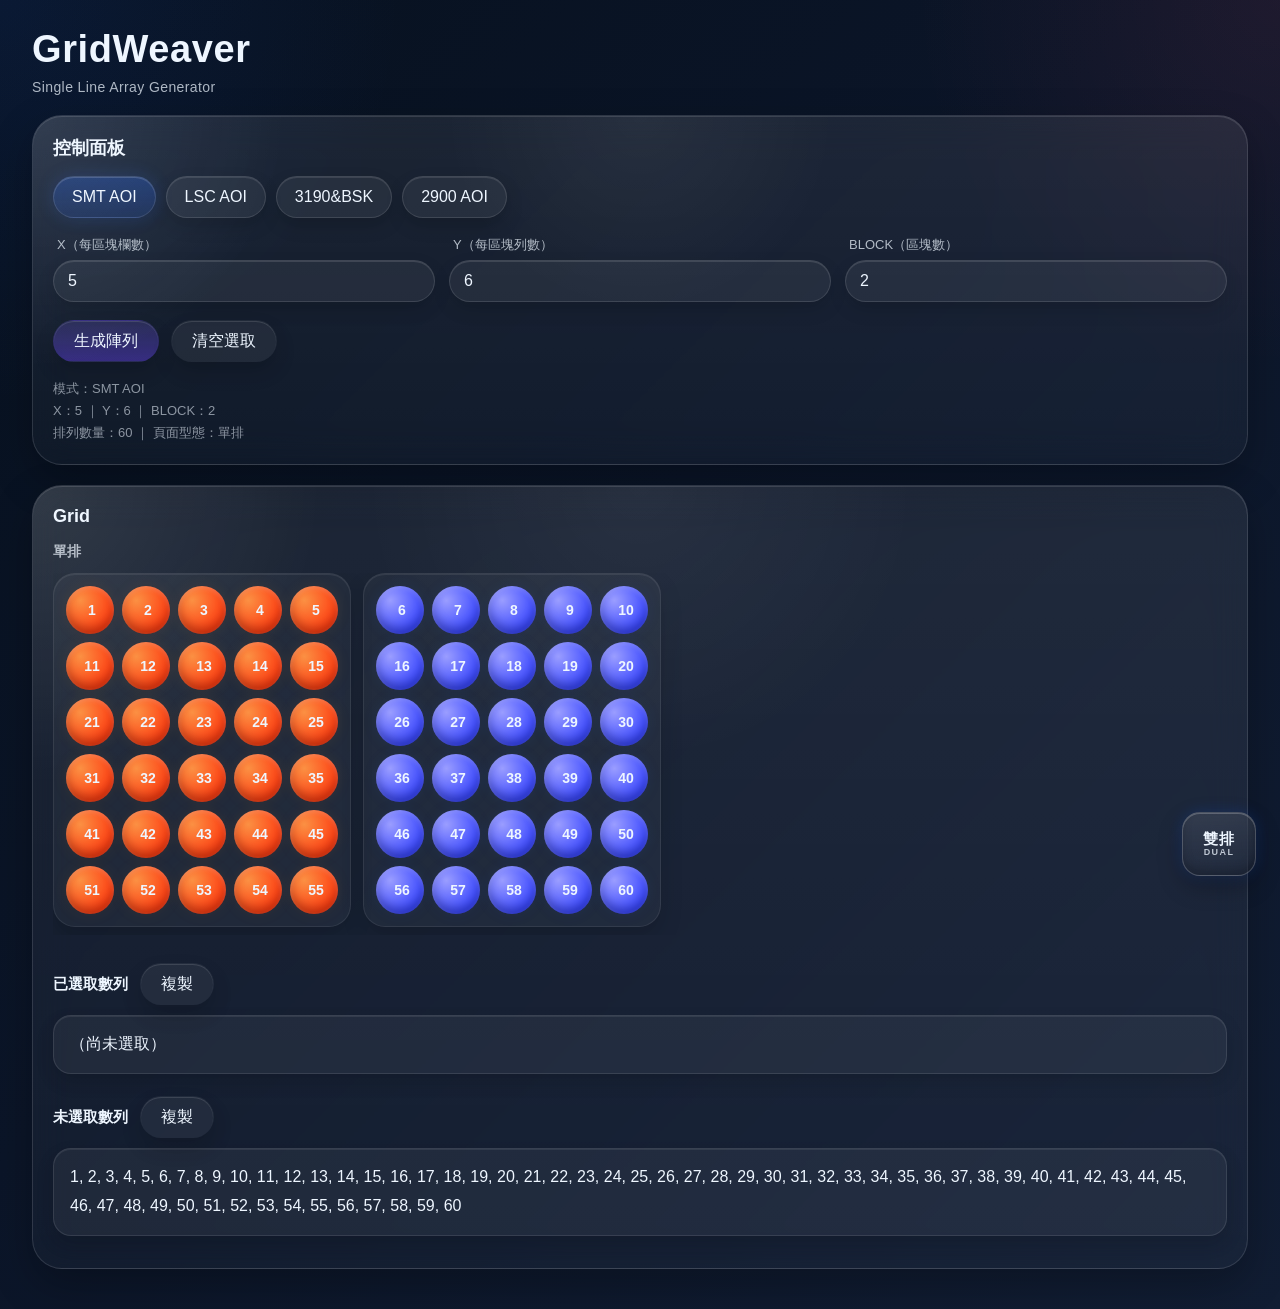
==== index.html @ ec8c74ce "new project" ====
<!DOCTYPE html>
<html lang="zh-Hant">
<head>
  <meta charset="UTF-8" />
  <meta name="viewport" content="width=device-width, initial-scale=1.0" />
  <title>GridWeaver | 單排</title>
  <link rel="stylesheet" href="style.css" />
</head>
<body data-page="single">
<button class="floating-switch" id="pageSwitchBtn">
  <div class="main-text">雙排</div>
  <div class="sub-text">DUAL</div>
</button>

  <div class="app-shell">
    <header class="topbar">
      <div>
        <h1>GridWeaver</h1>
        <p class="subtitle">Single Line Array Generator</p>
      </div>
    </header>

    <main class="main-layout">
      <section class="control-panel glass-card">
        <div class="panel-title">控制面板</div>

        <div class="tabs" id="modeTabs">
          <button class="tab-btn active" type="button" data-mode="SMT_AOI">SMT AOI</button>
          <button class="tab-btn" type="button" data-mode="LSC_AOI">LSC AOI</button>
          <button class="tab-btn" type="button" data-mode="BSK_3190">3190&amp;BSK</button>
          <button class="tab-btn" type="button" data-mode="AOI_2900">2900 AOI</button>
        </div>

        <div class="input-grid">
          <div class="field">
            <label for="xInput">X（每區塊欄數）</label>
            <input id="xInput" type="number" min="1" value="5" />
          </div>

          <div class="field">
            <label for="yInput">Y（每區塊列數）</label>
            <input id="yInput" type="number" min="1" value="6" />
          </div>

          <div class="field">
            <label for="blockInput">BLOCK（區塊數）</label>
            <input id="blockInput" type="number" min="1" value="2" />
          </div>
        </div>

        <div class="action-row">
          <button id="generateBtn" type="button">生成陣列</button>
          <button id="clearBtn" type="button" class="ghost-btn">清空選取</button>
        </div>

        <div class="meta-info" id="metaInfo"></div>
      </section>

      <section class="result-panel glass-card">
        <div class="panel-title">Grid</div>
        <div class="grid-board" id="gridBoard"></div>

        <div class="result-section">
          <div class="result-header">
            <div class="result-title">已選取數列</div>
            <button id="copySelectedBtn" type="button" class="ghost-btn">複製</button>
          </div>
          <div class="text-result" id="selectedResult">（尚未選取）</div>
        </div>

        <div class="result-section">
          <div class="result-header">
            <div class="result-title">未選取數列</div>
            <button id="copyRemainingBtn" type="button" class="ghost-btn">複製</button>
          </div>
          <div class="text-result" id="remainingResult">（尚未生成）</div>
        </div>

        <div class="copy-message" id="copyMessage"></div>
      </section>
    </main>
  </div>

  <script src="script.js"></script>
</body>
</html>
---- style.css ----
:root {
  --bg-main:
    radial-gradient(circle at top left, rgba(37, 99, 235, 0.10), transparent 22%),
    radial-gradient(circle at top right, rgba(255, 77, 109, 0.08), transparent 20%),
    linear-gradient(135deg, #07111f 0%, #0b1528 45%, #111d33 100%);

  --glass-1: rgba(255, 255, 255, 0.08);
  --glass-2: rgba(255, 255, 255, 0.03);
  --glass-border: rgba(255, 255, 255, 0.12);
  --glass-highlight: rgba(255, 255, 255, 0.14);

  --text-main: #eef6ff;
  --text-soft: rgba(238, 246, 255, 0.72);
  --text-muted: rgba(238, 246, 255, 0.56);

  --c-orange: #FF1F00;
  --c-blue: #1729ff;
  --c-green: #003112;
  --c-red: #FF0000;

  --radius-xl: 30px;
  --radius-lg: 24px;
  --radius-md: 18px;
  --radius-sm: 14px;
  --radius-pill: 999px;

  --shadow-card:
    0 16px 40px rgba(0, 0, 0, 0.26),
    inset 0 1px 0 rgba(255, 255, 255, 0.12);
}

* {
  box-sizing: border-box;
}

html,
body {
  margin: 0;
  padding: 0;
}

body {
  min-height: 100vh;
  font-family: "Segoe UI", "Noto Sans TC", Arial, sans-serif;
  color: var(--text-main);
  background: var(--bg-main);
}

button,
input {
  font: inherit;
}

.app-shell {
  max-width: 1440px;
  margin: 0 auto;
  padding: 28px 32px 40px;
}

.topbar {
  margin-bottom: 20px;
}

h1 {
  margin: 0;
  font-size: 38px;
  font-weight: 800;
  letter-spacing: 0.6px;
}

.subtitle {
  margin: 8px 0 0;
  color: var(--text-soft);
  font-size: 14px;
  letter-spacing: 0.4px;
}

.main-layout {
  display: grid;
  grid-template-columns: 1fr;
  gap: 20px;
}

.glass-card {
  background: linear-gradient(180deg, var(--glass-1) 0%, var(--glass-2) 100%);
  border: 1px solid var(--glass-border);
  border-radius: var(--radius-xl);
  box-shadow: var(--shadow-card);
  backdrop-filter: blur(18px);
  -webkit-backdrop-filter: blur(18px);
  position: relative;
  overflow: hidden;
}

.glass-card::before {
  content: "";
  position: absolute;
  inset: 0;
  background:
    radial-gradient(circle at top left, rgba(255,255,255,0.10), transparent 20%),
    radial-gradient(circle at top center, rgba(255,255,255,0.05), transparent 28%);
  pointer-events: none;
}

.control-panel,
.result-panel {
  position: relative;
  z-index: 1;
  padding: 20px;
}

.panel-title {
  font-size: 18px;
  font-weight: 800;
  margin-bottom: 16px;
}

.tabs {
  display: flex;
  flex-wrap: wrap;
  gap: 10px;
  margin-bottom: 18px;
}

.tab-btn {
  height: 42px;
  padding: 0 18px;
  border: 1px solid rgba(255,255,255,0.12);
  border-radius: var(--radius-pill);
  background: rgba(255,255,255,0.06);
  color: var(--text-main);
  cursor: pointer;
  box-shadow:
    inset 0 1px 0 rgba(255,255,255,0.10),
    0 8px 18px rgba(0,0,0,0.16);
  transition: 0.18s ease;
}

.tab-btn:hover {
  transform: translateY(-1px);
  filter: brightness(1.06);
}

.tab-btn.active {
  background: linear-gradient(180deg, rgba(37, 99, 235, 0.32), rgba(37, 99, 235, 0.18));
  box-shadow:
    0 0 18px rgba(37, 99, 235, 0.20),
    inset 0 1px 0 rgba(255,255,255,0.16);
}

.input-grid {
  display: grid;
  grid-template-columns: repeat(3, minmax(180px, 1fr));
  gap: 14px;
}

.field {
  display: flex;
  flex-direction: column;
  gap: 6px;
}

label {
  font-size: 13px;
  color: var(--text-soft);
  padding-left: 4px;
}

input {
  height: 42px;
  padding: 0 14px;
  border-radius: var(--radius-pill);
  border: 1px solid rgba(255,255,255,0.12);
  outline: none;
  color: var(--text-main);
  background: rgba(255,255,255,0.06);
  box-shadow:
    inset 0 1px 0 rgba(255,255,255,0.12),
    0 8px 18px rgba(0,0,0,0.14);
}

input:focus {
  border-color: rgba(37, 99, 235, 0.38);
  box-shadow:
    0 0 0 3px rgba(37, 99, 235, 0.10),
    inset 0 1px 0 rgba(255,255,255,0.14),
    0 8px 18px rgba(0,0,0,0.14);
}

.action-row {
  display: flex;
  flex-wrap: wrap;
  gap: 12px;
  margin-top: 18px;
}

button {
  height: 42px;
  padding: 0 20px;
  border-radius: var(--radius-pill);
  border: 1px solid rgba(0,0,0,0);
  background: linear-gradient(180deg, rgba(105,90,207,0.25), rgba(107,70,255,0.4));
  color: var(--text-main);
  cursor: pointer;
  box-shadow:
    0 10px 20px rgba(0,0,0,0.16),
    inset 0 1px 0 rgba(255,255,255,0.12);
  transition: 0.18s ease;
}

button:hover {
  transform: translateY(-1px);
  filter: brightness(1.06);
}

.ghost-btn {
  background: rgba(255,255,255,0.06);
}

.meta-info {
  margin-top: 16px;
  color: var(--text-muted);
  font-size: 13px;
  line-height: 1.7;
}

.grid-board {
  display: flex;
  flex-direction: column;
  gap: 16px;
  overflow-x: auto;
  overflow-y: hidden;
  padding-bottom: 6px;
}

.line-section {
  display: flex;
  flex-direction: column;
  gap: 12px;
  min-width: max-content;
}

.line-title {
  font-size: 14px;
  color: var(--text-soft);
  font-weight: 700;
}

.block-row {
  display: flex;
  flex-wrap: nowrap;
  gap: 12px;
  align-items: flex-start;
  overflow-x: auto;
  overflow-y: hidden;
  padding-bottom: 8px;
}

.block-panel {
  flex: 0 0 auto;
  padding: 12px;
  border-radius: 22px;
  background: rgba(255,255,255,0.04);
  border: 1px solid rgba(255,255,255,0.08);
  box-shadow:
    inset 0 1px 0 rgba(255,255,255,0.08),
    0 10px 22px rgba(0,0,0,0.16);
}

.ball-grid {
  display: grid;
  gap: 8px;
}

.ball {
  width: 48px;
  height: 48px;
  border-radius: 50%;
  display: flex;
  align-items: center;
  justify-content: center;
  position: relative;
  color: #eef6ff;
  font-size: 14px;
  font-weight: 800;
  cursor: pointer;
  user-select: none;
  transition: transform 0.16s ease, filter 0.16s ease, box-shadow 0.16s ease;
  box-shadow:
    inset 0 2px 5px rgba(255,255,255,0.18),
    inset 0 -6px 10px rgba(0,0,0,0.26);
}

.ball:hover {
  transform: translateY(-1px) scale(1.02);
  filter: brightness(1.04);
}

.ball input[type="checkbox"] {
  display: none;
}

.ball-orange {
  background: radial-gradient(circle at 30% 30%, #fb9043, var(--c-orange));
  box-shadow:
    0 0 8px rgba(255,159,28,0),
    0 0 16px rgba(255,159,28,0.08),
    inset 0 2px 5px rgba(255,255,255,0.20),
    inset 0 -6px 10px rgba(0,0,0,0.26);
}

.ball-blue {
  background: radial-gradient(circle at 30% 30%, #9a9dff, var(--c-blue));
  box-shadow:
    0 0 8px rgba(37,99,235,0),
    0 0 16px rgba(37,99,235,0.08),
    inset 0 2px 5px rgba(255,255,255,0.20),
    inset 0 -6px 10px rgba(0,0,0,0.26);
}

.ball-green {
  background: radial-gradient(circle at 30% 30%, #cfcb3f, var(--c-green));
  box-shadow:
    0 0 8px rgba(34,197,94,0),
    0 0 16px rgba(34,197,94,0.08),
    inset 0 2px 5px rgba(255,255,255,0.20),
    inset 0 -6px 10px rgba(0,0,0,0.26);
}

.ball.selected {
  background: radial-gradient(circle at 30% 30%, #ff6b6b, var(--c-red));
  transform: translateY(-1px) scale(1.04);
  box-shadow:
    0 0 10px rgba(255,77,109,0.42),
    0 0 18px rgba(255,77,109,0.14),
    inset 0 2px 6px rgba(255,255,255,0.22),
    inset 0 -6px 10px rgba(0,0,0,0.22);
}

.result-section {
  margin-top: 22px;
}

.result-header {
  display: flex;
  align-items: center;
  gap: 12px;
  margin-bottom: 10px;
}

.result-title {
  font-size: 15px;
  font-weight: 800;
}

.text-result {
  min-height: 56px;
  padding: 14px 16px;
  border-radius: var(--radius-md);
  border: 1px solid rgba(255,255,255,0.10);
  background: rgba(255,255,255,0.05);
  color: var(--text-main);
  line-height: 1.8;
  word-break: break-word;
  box-shadow:
    inset 0 1px 0 rgba(255,255,255,0.08),
    0 8px 18px rgba(0,0,0,0.14);
}

.copy-message {
  margin-top: 12px;
  color: var(--text-soft);
  font-size: 13px;
}

.floating-switch {
  position: fixed;
  right: 24px;
  bottom: 24px;
  z-index: 100;

  height: 64px;

  border-radius: 18px;
  border: 1px solid rgba(255, 255, 255, 0.18);

  display: flex;
  flex-direction: column;
  align-items: center;
  justify-content: center;
  gap: 2px;

  color: #eef6ff;
  cursor: pointer;

  background:
    linear-gradient(180deg,
      rgba(0, 0, 0, 0) 0%,
      rgba(0, 0, 0, 0) 45%,
      rgba(0, 0, 0, 0) 100%
    ),
    linear-gradient(180deg,
      rgba(255,255,255,0.10),
      rgba(255,255,255,0.03)
    );

  backdrop-filter: blur(16px);
  -webkit-backdrop-filter: blur(16px);

  box-shadow:
    0 10px 24px rgba(0,0,0,0.28),
    0 0 16px rgba(37, 99, 235, 0.24),
    inset 0 1px 0 rgba(255,255,255,0.22),
    inset 0 -6px 10px rgba(0,0,0,0.18);

  /*transition: transform 0.2s ease, box-shadow 0.2s ease, filter 0.2s ease;*/
 /* animation: blueBreath 2.6s ease-in-out infinite;*/
}

.floating-switch:hover {
  transform: translateY(-2px) scale(1.03);
  filter: brightness(1.08);
  box-shadow:
    0 14px 30px rgba(0,0,0,0.34),
    0 0 24px rgba(37, 99, 235, 0.34),
    0 0 40px rgba(59, 130, 246, 0.18),
    inset 0 1px 0 rgba(255,255,255,0.28),
    inset 0 -6px 10px rgba(0,0,0,0.18);
}

.floating-switch:active {
  transform: translateY(0) scale(0.98);
}

.floating-switch .main-text {
  font-size: 15px;
  font-weight: 800;
  letter-spacing: 1px;
  line-height: 1;
}

.floating-switch .sub-text {
  font-size: 9px;
  font-weight: 700;
  letter-spacing: 1.4px;
  opacity: 0.76;
  line-height: 1;
}

@keyframes blueBreath {
  0%, 100% {
    box-shadow:
      0 10px 24px rgba(0,0,0,0.28),
      0 0 10px rgba(37, 99, 235, 0.20),
      0 0 20px rgba(59, 130, 246, 0.10),
      inset 0 1px 0 rgba(255,255,255,0.22),
      inset 0 -6px 10px rgba(0,0,0,0.18);
  }
  50% {
    box-shadow:
      0 10px 24px rgba(0,0,0,0.28),
      0 0 22px rgba(37, 99, 235, 0.40),
      0 0 42px rgba(59, 130, 246, 0.20),
      inset 0 1px 0 rgba(255,255,255,0.26),
      inset 0 -6px 10px rgba(0,0,0,0.18);
  }
}


.grid-board::-webkit-scrollbar,
.block-row::-webkit-scrollbar {
  height: 8px;
}

.grid-board::-webkit-scrollbar-track,
.block-row::-webkit-scrollbar-track {
  background: rgba(255,255,255,0.05);
  border-radius: 999px;
}

.grid-board::-webkit-scrollbar-thumb,
.block-row::-webkit-scrollbar-thumb {
  background: rgba(255,255,255,0.16);
  border-radius: 999px;
}

@media (max-width: 1024px) {
  .input-grid {
    grid-template-columns: 1fr;
  }

  .ball {
    width: 44px;
    height: 44px;
    font-size: 11px;
  }

  .floating-switch {
    width: 60px;
    height: 60px;
    left: 10px;
  }
}

@media (max-width: 768px) {
  .app-shell {
    padding: 20px 18px 28px;
  }

  h1 {
    font-size: 30px;
  }

  .tabs {
    gap: 8px;
  }

  .tab-btn {
    padding: 0 14px;
  }

  .block-row {
    gap: 10px;
  }

  .ball-grid {
    gap: 7px;
  }

  .ball {
    width: 40px;
    height: 40px;
    font-size: 10px;
  }
}
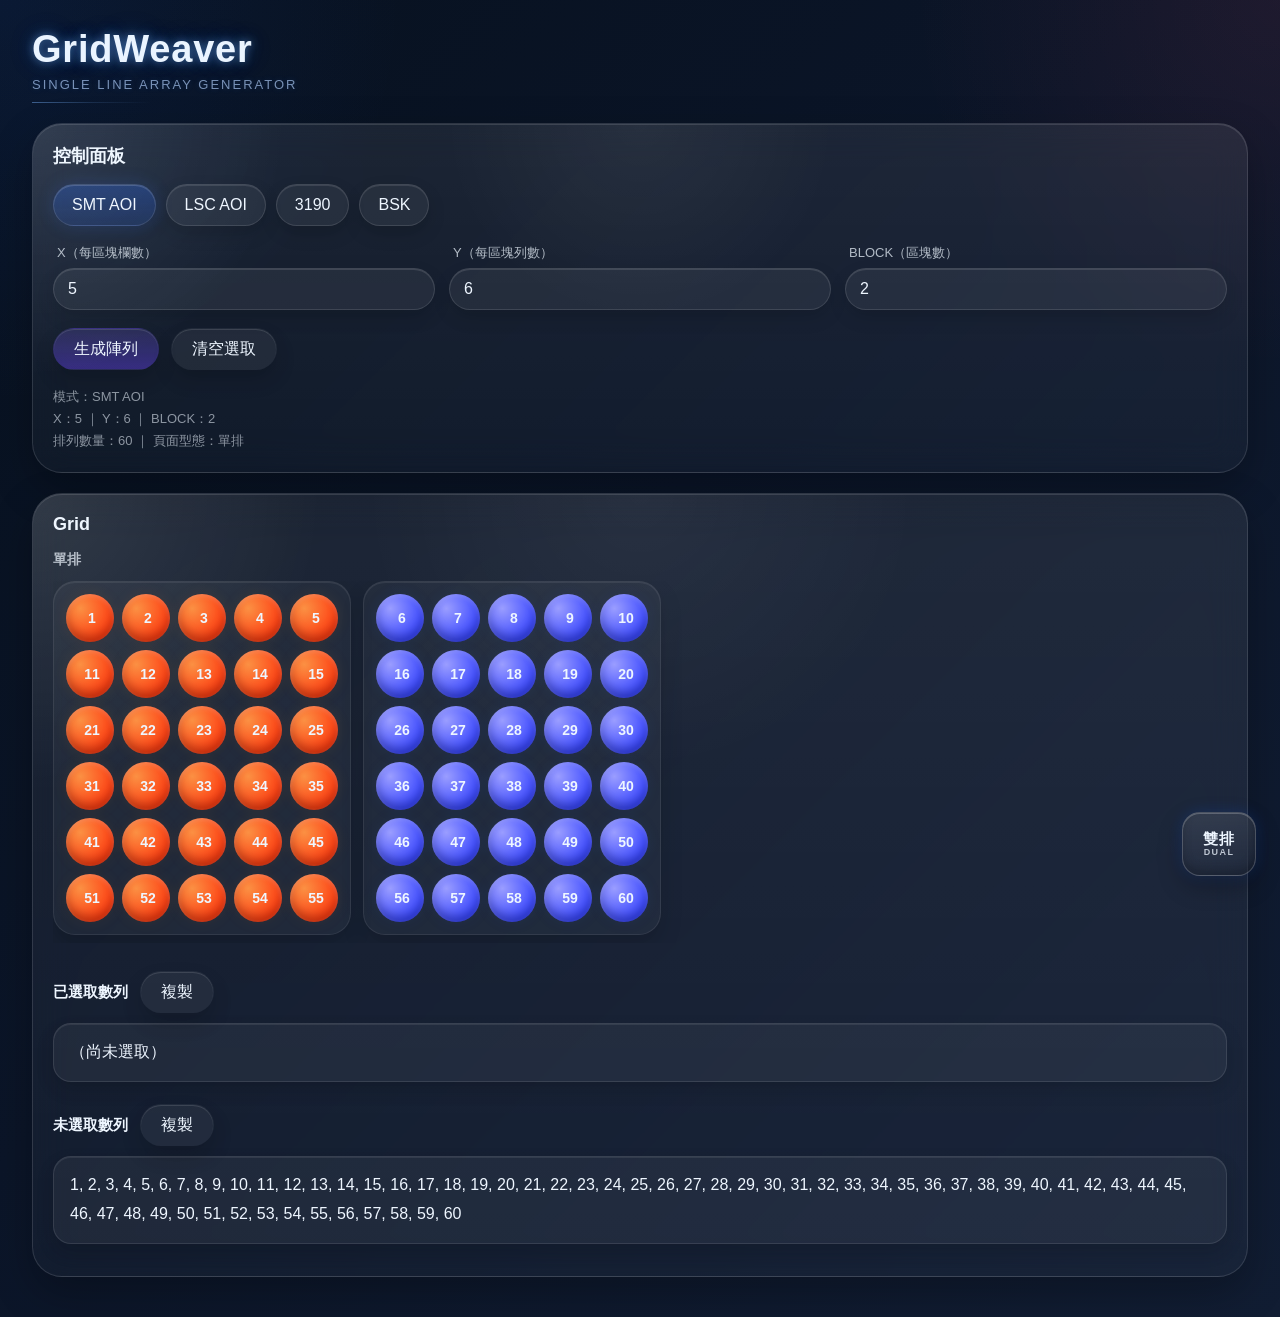
==== commit 2555739f: "更新檔案" ====
--- a/index.html
+++ b/index.html
@@ -5,12 +5,13 @@
   <meta name="viewport" content="width=device-width, initial-scale=1.0" />
   <title>GridWeaver | 單排</title>
   <link rel="stylesheet" href="style.css" />
+  <link rel="icon" type="image/png" href="GridWeaverICON.png">
 </head>
 <body data-page="single">
-<button class="floating-switch" id="pageSwitchBtn">
-  <div class="main-text">雙排</div>
-  <div class="sub-text">DUAL</div>
-</button>
+  <button class="floating-switch" id="pageSwitchBtn" type="button">
+    <div class="main-text">雙排</div>
+    <div class="sub-text">DUAL</div>
+  </button>
 
   <div class="app-shell">
     <header class="topbar">
@@ -27,8 +28,9 @@
         <div class="tabs" id="modeTabs">
           <button class="tab-btn active" type="button" data-mode="SMT_AOI">SMT AOI</button>
           <button class="tab-btn" type="button" data-mode="LSC_AOI">LSC AOI</button>
-          <button class="tab-btn" type="button" data-mode="BSK_3190">3190&amp;BSK</button>
-          <button class="tab-btn" type="button" data-mode="AOI_2900">2900 AOI</button>
+          <button class="tab-btn" type="button" data-mode="AOI_3190">3190</button>
+          <button class="tab-btn" type="button" data-mode="BSK">BSK</button>
+          <button class="tab-btn" type="button" data-mode="AOI_2900"  hidden>2900 AOI</button>
         </div>
 
         <div class="input-grid">
--- a/style.css
+++ b/style.css
@@ -65,14 +65,40 @@
   margin: 0;
   font-size: 38px;
   font-weight: 800;
-  letter-spacing: 0.6px;
+  letter-spacing: 0.8px;
+  color: #eaf4ff;
+  text-shadow:
+    0 0 3px rgba(255,255,255,0),
+    0 0 8px rgba(125, 190, 255, 0.45),
+    0 0 16px rgba(59, 130, 246, 0.30),
+    0 0 30px rgba(37, 99, 235, 0.18);
 }
 
 .subtitle {
-  margin: 8px 0 0;
-  color: var(--text-soft);
-  font-size: 14px;
-  letter-spacing: 0.4px;
+  margin-top: 6px;
+  font-size: 13px;
+  letter-spacing: 2px;
+  color: rgba(180, 210, 255, 0.65);
+
+  text-transform: uppercase;
+
+  text-shadow:
+    0 0 6px rgba(59, 130, 246, 0.2);
+}
+
+.subtitle::after {
+  content: "";
+  display: block;
+  width: 120px;
+  height: 1px;
+  margin-top: 10px;
+
+  background: linear-gradient(
+    to right,
+    rgba(120, 180, 255, 0.45),
+    rgba(120, 180, 255, 0.15),
+    transparent
+  );
 }
 
 .main-layout {
